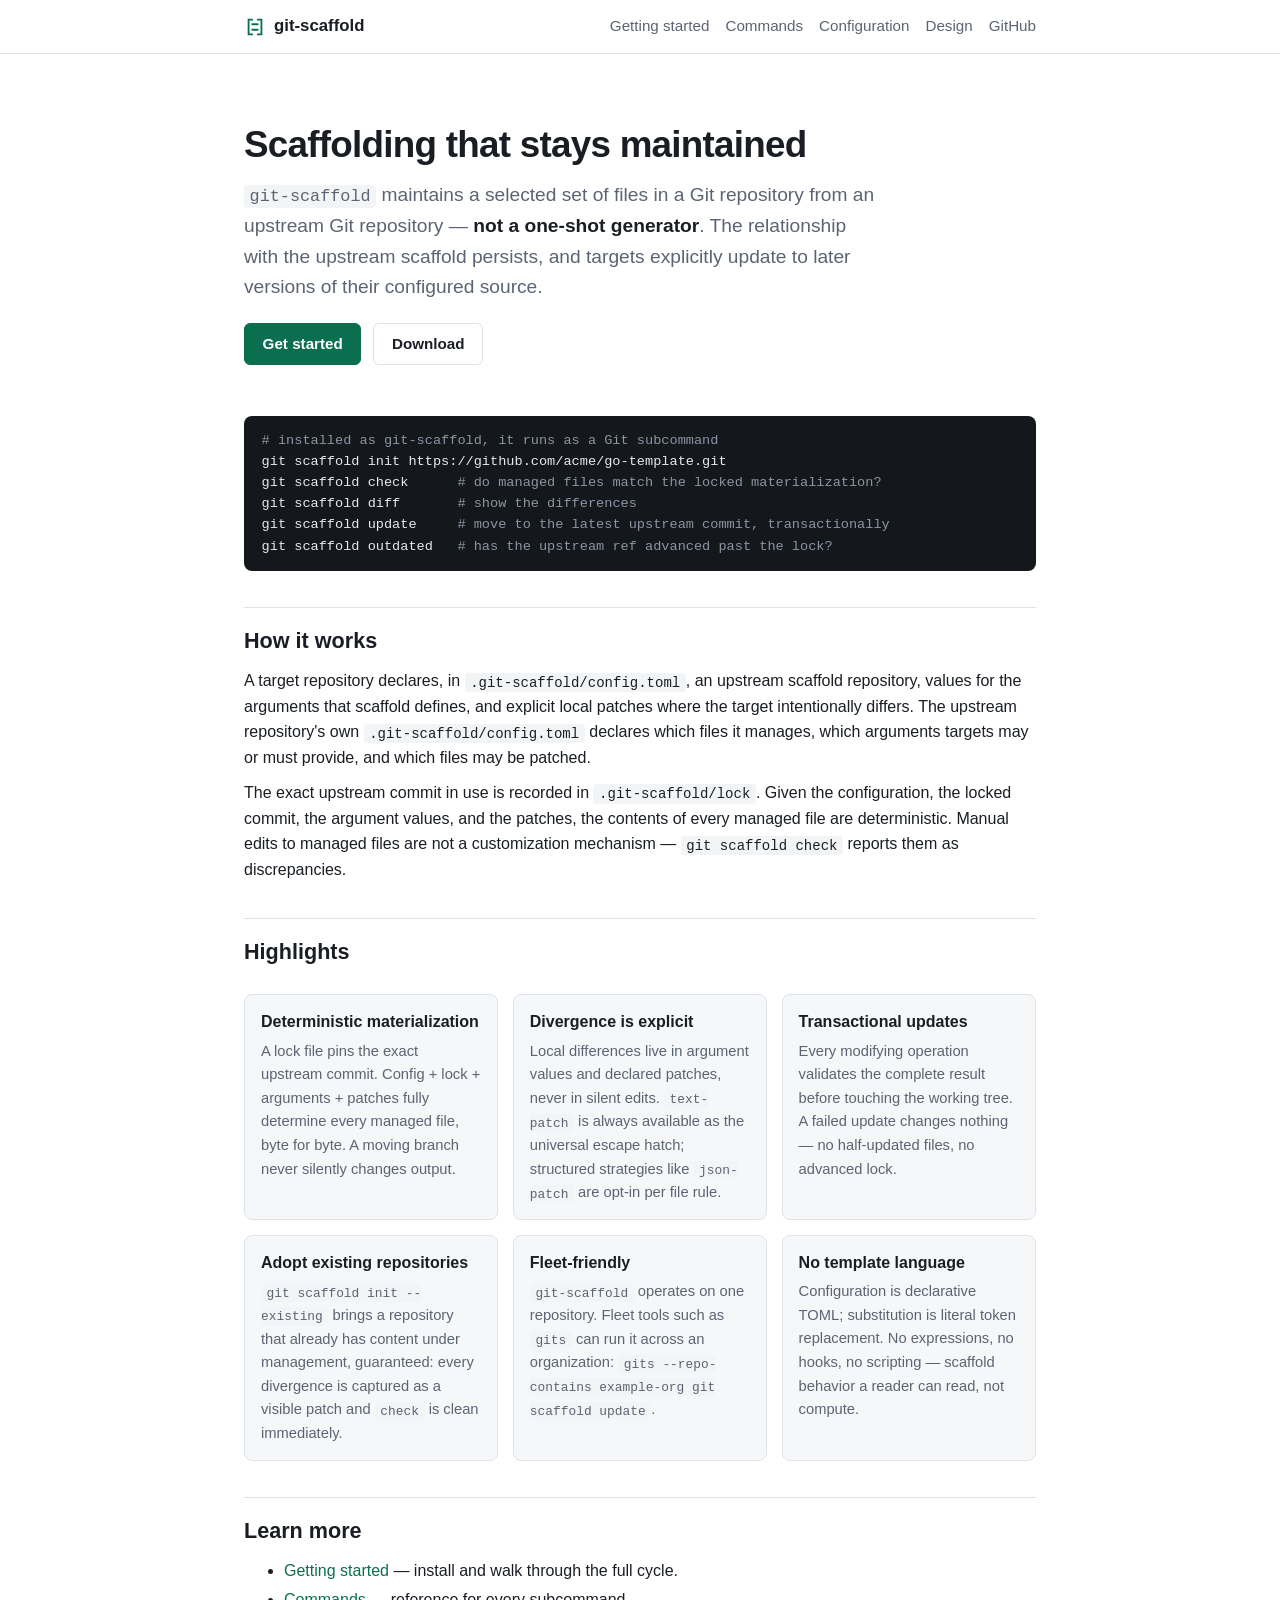
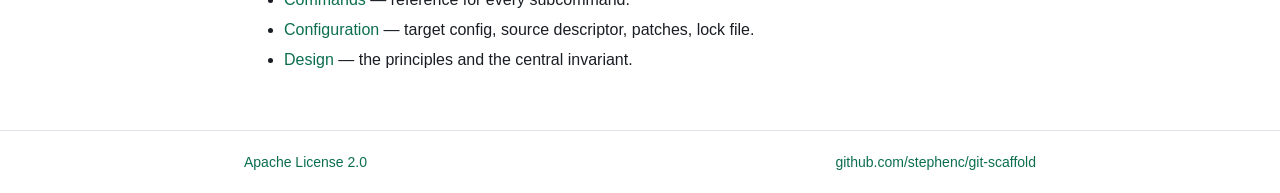
==== docs/index.html @ 42dbfb37 "chore: initial implementation" ====
<!DOCTYPE html>
<html lang="en">
<head>
<meta charset="utf-8">
<meta name="viewport" content="width=device-width, initial-scale=1">
<title>git-scaffold — maintained scaffolding for Git repositories</title>
<meta name="description" content="git-scaffold maintains a selected set of files in a Git repository from an upstream Git repository. Not a one-shot generator.">
<link rel="stylesheet" href="./style.css">
</head>
<body>

<header class="site">
  <div class="site-inner">
    <a class="brand" href="./index.html">
      <svg width="22" height="22" viewBox="0 0 24 24" fill="none" stroke="currentColor" stroke-width="2" stroke-linecap="round" style="color: var(--accent)" aria-hidden="true"><path d="M9 4H5v16h4"/><path d="M15 4h4v16h-4"/><path d="M9 9h6M9 15h6"/></svg>
      git-scaffold
    </a>
    <nav class="site-nav">
      <a href="./getting-started.html">Getting started</a>
      <a href="./commands.html">Commands</a>
      <a href="./configuration.html">Configuration</a>
      <a href="./design.html">Design</a>
      <a href="https://github.com/stephenc/git-scaffold">GitHub</a>
    </nav>
  </div>
</header>

<main>

<section class="hero">
  <h1>Scaffolding that stays maintained</h1>
  <p class="tagline"><code>git-scaffold</code> maintains a selected set of files in a Git
  repository from an upstream Git repository — <strong>not a one-shot
  generator</strong>. The relationship with the upstream scaffold persists, and
  targets explicitly update to later versions of their configured source.</p>
  <div class="cta">
    <a class="btn primary" href="./getting-started.html">Get started</a>
    <a class="btn" href="https://github.com/stephenc/git-scaffold/releases">Download</a>
  </div>
</section>

<pre><code><span class="cm"># installed as git-scaffold, it runs as a Git subcommand</span>
git scaffold init https://github.com/acme/go-template.git
git scaffold check      <span class="cm"># do managed files match the locked materialization?</span>
git scaffold diff       <span class="cm"># show the differences</span>
git scaffold update     <span class="cm"># move to the latest upstream commit, transactionally</span>
git scaffold outdated   <span class="cm"># has the upstream ref advanced past the lock?</span></code></pre>

<h2>How it works</h2>

<p>A target repository declares, in <code>.git-scaffold/config.toml</code>, an
upstream scaffold repository, values for the arguments that scaffold defines,
and explicit local patches where the target intentionally differs. The
upstream repository's own <code>.git-scaffold/config.toml</code> declares which
files it manages, which arguments targets may or must provide, and which files
may be patched.</p>

<p>The exact upstream commit in use is recorded in
<code>.git-scaffold/lock</code>. Given the configuration, the locked commit,
the argument values, and the patches, the contents of every managed file are
deterministic. Manual edits to managed files are not a customization
mechanism — <code>git scaffold check</code> reports them as discrepancies.</p>

<h2>Highlights</h2>

<ul class="features">
  <li>
    <h3>Deterministic materialization</h3>
    <p>A lock file pins the exact upstream commit. Config + lock + arguments +
    patches fully determine every managed file, byte for byte. A moving branch
    never silently changes output.</p>
  </li>
  <li>
    <h3>Divergence is explicit</h3>
    <p>Local differences live in argument values and declared patches, never in
    silent edits. <code>text-patch</code> is always available as the universal
    escape hatch; structured strategies like <code>json-patch</code> are
    opt-in per file rule.</p>
  </li>
  <li>
    <h3>Transactional updates</h3>
    <p>Every modifying operation validates the complete result before touching
    the working tree. A failed update changes nothing — no half-updated files,
    no advanced lock.</p>
  </li>
  <li>
    <h3>Adopt existing repositories</h3>
    <p><code>git scaffold init --existing</code> brings a repository that
    already has content under management, guaranteed: every divergence is
    captured as a visible patch and <code>check</code> is clean immediately.</p>
  </li>
  <li>
    <h3>Fleet-friendly</h3>
    <p><code>git-scaffold</code> operates on one repository. Fleet tools such
    as <code>gits</code> can run it across an organization:
    <code>gits --repo-contains example-org git scaffold update</code>.</p>
  </li>
  <li>
    <h3>No template language</h3>
    <p>Configuration is declarative TOML; substitution is literal token
    replacement. No expressions, no hooks, no scripting — scaffold behavior a
    reader can read, not compute.</p>
  </li>
</ul>

<h2>Learn more</h2>

<ul>
  <li><a href="./getting-started.html">Getting started</a> — install and walk through the full cycle.</li>
  <li><a href="./commands.html">Commands</a> — reference for every subcommand.</li>
  <li><a href="./configuration.html">Configuration</a> — target config, source descriptor, patches, lock file.</li>
  <li><a href="./design.html">Design</a> — the principles and the central invariant.</li>
</ul>

</main>

<footer class="site">
  <div class="site-inner">
    <span><a href="https://github.com/stephenc/git-scaffold/blob/main/LICENSE">Apache License 2.0</a></span>
    <span><a href="https://github.com/stephenc/git-scaffold">github.com/stephenc/git-scaffold</a></span>
  </div>
</footer>

</body>
</html>
---- docs/style.css ----
/* git-scaffold site — hand-written, no build step */

:root {
  --bg: #ffffff;
  --bg-soft: #f6f7f9;
  --fg: #1a1e24;
  --fg-muted: #5b6472;
  --accent: #0b6e4f;
  --accent-soft: #e5f2ec;
  --border: #dfe3e8;
  --code-bg: #f3f4f6;
  --pre-bg: #14181d;
  --pre-fg: #e6e9ed;
  --pre-comment: #8b95a3;
  --link: #0b6e4f;
}

@media (prefers-color-scheme: dark) {
  :root {
    --bg: #12151a;
    --bg-soft: #191d24;
    --fg: #e4e7eb;
    --fg-muted: #99a2af;
    --accent: #4cc296;
    --accent-soft: #16241f;
    --border: #2a303a;
    --code-bg: #21262e;
    --pre-bg: #0c0f13;
    --pre-fg: #dce0e5;
    --pre-comment: #7b8592;
    --link: #4cc296;
  }
}

* { box-sizing: border-box; }

html { -webkit-text-size-adjust: 100%; }

body {
  margin: 0;
  background: var(--bg);
  color: var(--fg);
  font-family: -apple-system, BlinkMacSystemFont, "Segoe UI", Roboto,
    "Helvetica Neue", Arial, sans-serif;
  font-size: 16px;
  line-height: 1.6;
}

a { color: var(--link); text-decoration: none; }
a:hover { text-decoration: underline; }

/* ---------- header ---------- */

header.site {
  border-bottom: 1px solid var(--border);
  background: var(--bg);
}

.site-inner {
  max-width: 52rem;
  margin: 0 auto;
  padding: 0.75rem 1.25rem;
  display: flex;
  align-items: center;
  gap: 1rem;
  flex-wrap: wrap;
}

.brand {
  display: flex;
  align-items: center;
  gap: 0.5rem;
  font-weight: 600;
  color: var(--fg);
  font-size: 1.05rem;
}
.brand:hover { text-decoration: none; }
.brand svg { display: block; }

nav.site-nav {
  display: flex;
  gap: 0.25rem 1rem;
  flex-wrap: wrap;
  margin-left: auto;
  font-size: 0.95rem;
}
nav.site-nav a { color: var(--fg-muted); padding: 0.15rem 0; }
nav.site-nav a:hover { color: var(--fg); text-decoration: none; }
nav.site-nav a[aria-current="page"] {
  color: var(--accent);
  font-weight: 600;
}

/* ---------- layout ---------- */

main {
  max-width: 52rem;
  margin: 0 auto;
  padding: 1.5rem 1.25rem 3rem;
}

h1 { font-size: 1.9rem; line-height: 1.25; margin: 1rem 0 0.5rem; }
h2 {
  font-size: 1.35rem;
  margin: 2.25rem 0 0.5rem;
  padding-top: 1rem;
  border-top: 1px solid var(--border);
}
h3 { font-size: 1.1rem; margin: 1.75rem 0 0.4rem; }
h2 code, h3 code { font-size: 0.95em; }

p, ul, ol { margin: 0.6rem 0; }
li { margin: 0.25rem 0; }

.lead { font-size: 1.1rem; color: var(--fg-muted); }

hr { border: none; border-top: 1px solid var(--border); margin: 2rem 0; }

/* ---------- code ---------- */

code, pre, kbd {
  font-family: ui-monospace, SFMono-Regular, "SF Mono", Menlo, Consolas,
    "Liberation Mono", monospace;
}

code {
  background: var(--code-bg);
  padding: 0.1rem 0.35rem;
  border-radius: 4px;
  font-size: 0.875em;
}

pre {
  background: var(--pre-bg);
  color: var(--pre-fg);
  border-radius: 8px;
  padding: 0.9rem 1.1rem;
  overflow-x: auto;
  font-size: 0.85rem;
  line-height: 1.55;
  margin: 0.9rem 0;
}

pre code {
  background: none;
  padding: 0;
  border-radius: 0;
  font-size: inherit;
  color: inherit;
}

pre .cm { color: var(--pre-comment); }

/* ---------- hero (index) ---------- */

.hero { padding: 2.25rem 0 1rem; }
.hero h1 {
  font-size: 2.3rem;
  margin: 0.5rem 0;
  letter-spacing: -0.02em;
}
.hero .tagline {
  font-size: 1.2rem;
  color: var(--fg-muted);
  max-width: 40rem;
  margin: 0.75rem 0 1.25rem;
}
.hero .tagline strong { color: var(--fg); }

.cta { display: flex; gap: 0.75rem; flex-wrap: wrap; margin: 1.25rem 0; }
.btn {
  display: inline-block;
  padding: 0.5rem 1.1rem;
  border-radius: 6px;
  font-weight: 600;
  font-size: 0.95rem;
  border: 1px solid var(--border);
  color: var(--fg);
}
.btn:hover { text-decoration: none; border-color: var(--fg-muted); }
.btn.primary {
  background: var(--accent);
  border-color: var(--accent);
  color: #fff;
}
@media (prefers-color-scheme: dark) {
  .btn.primary { color: #0c1512; }
}
.btn.primary:hover { filter: brightness(1.08); }

/* ---------- feature grid ---------- */

.features {
  display: grid;
  grid-template-columns: repeat(auto-fit, minmax(15rem, 1fr));
  gap: 0.9rem;
  margin: 1.5rem 0;
  padding: 0;
  list-style: none;
}
.features li {
  margin: 0;
  padding: 0.9rem 1rem;
  border: 1px solid var(--border);
  border-radius: 8px;
  background: var(--bg-soft);
}
.features h3 { margin: 0 0 0.3rem; font-size: 1rem; }
.features p { margin: 0; font-size: 0.92rem; color: var(--fg-muted); }

/* ---------- tables ---------- */

.table-wrap { overflow-x: auto; margin: 0.9rem 0; }
table {
  border-collapse: collapse;
  font-size: 0.92rem;
  min-width: 24rem;
}
th, td {
  text-align: left;
  padding: 0.45rem 0.9rem 0.45rem 0;
  border-bottom: 1px solid var(--border);
  vertical-align: top;
}
th { color: var(--fg-muted); font-weight: 600; }

/* ---------- notes ---------- */

.note {
  border-left: 3px solid var(--accent);
  background: var(--accent-soft);
  padding: 0.6rem 1rem;
  border-radius: 0 6px 6px 0;
  margin: 0.9rem 0;
  font-size: 0.95rem;
}

blockquote {
  margin: 1rem 0;
  padding: 0.6rem 1.1rem;
  border-left: 3px solid var(--accent);
  background: var(--bg-soft);
  border-radius: 0 6px 6px 0;
  color: var(--fg);
  font-style: italic;
}
blockquote p { margin: 0.2rem 0; }

/* ---------- footer ---------- */

footer.site {
  border-top: 1px solid var(--border);
  color: var(--fg-muted);
  font-size: 0.875rem;
}
footer.site .site-inner {
  padding: 1.25rem;
  justify-content: space-between;
}

@media (max-width: 480px) {
  .hero h1 { font-size: 1.8rem; }
  h1 { font-size: 1.55rem; }
}
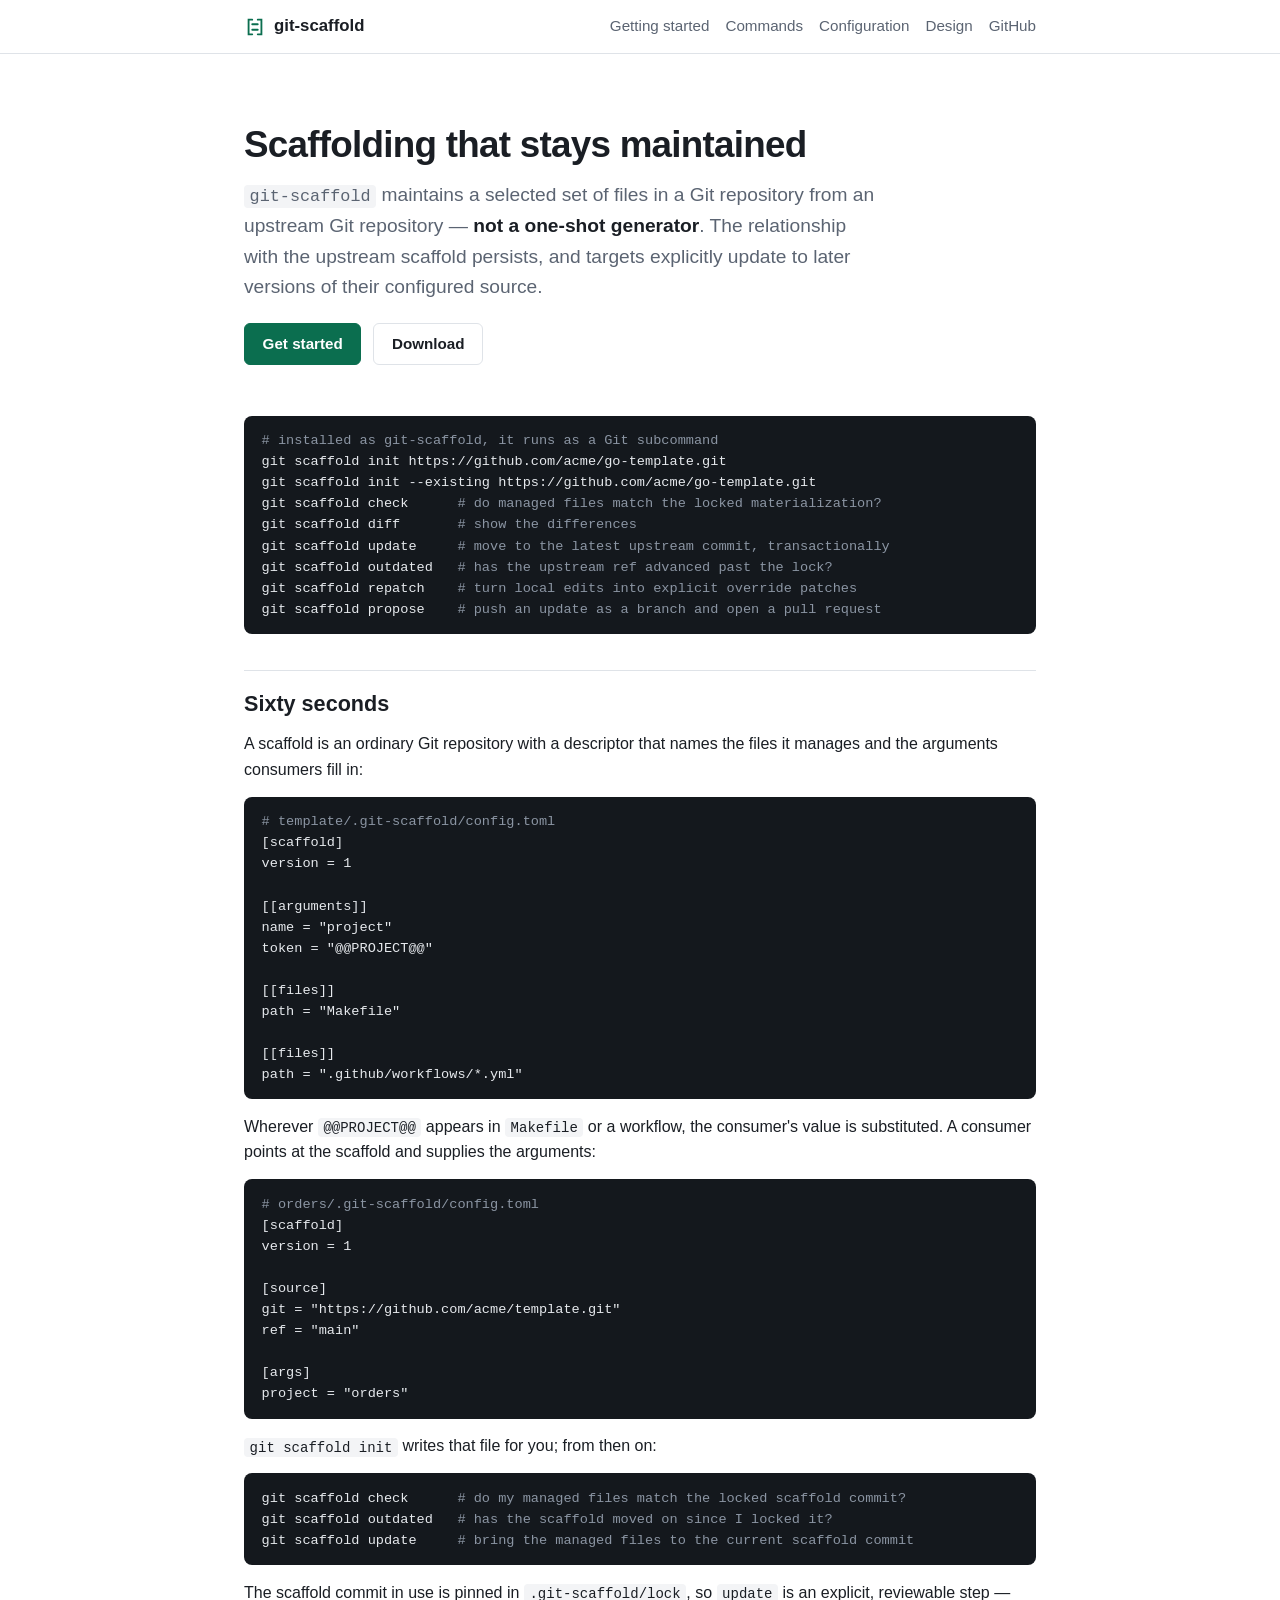
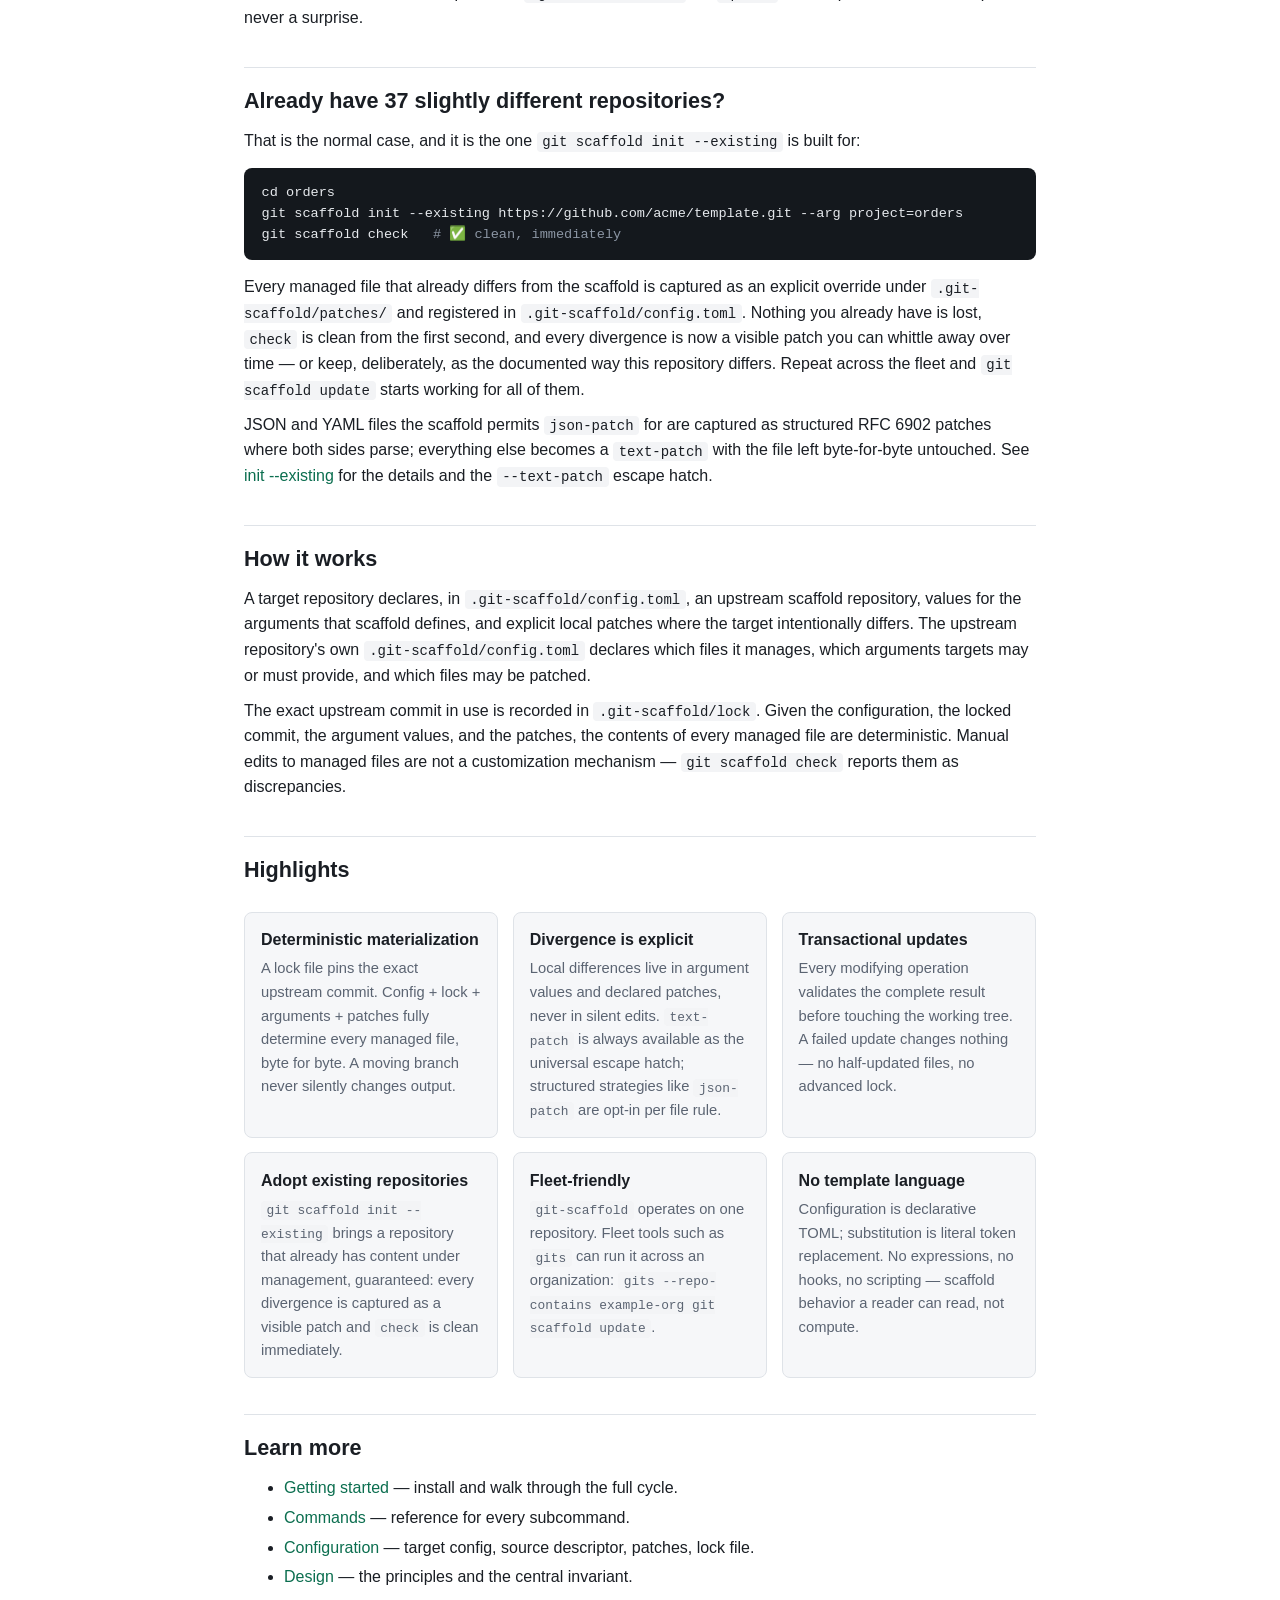
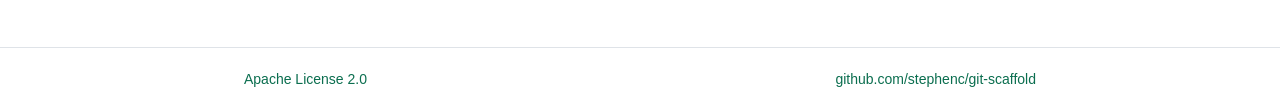
==== commit 0b801e67: "docs: add sixty-second example and lead with init --existing" ====
--- a/docs/index.html
+++ b/docs/index.html
@@ -41,10 +41,79 @@
 
 <pre><code><span class="cm"># installed as git-scaffold, it runs as a Git subcommand</span>
 git scaffold init https://github.com/acme/go-template.git
+git scaffold init --existing https://github.com/acme/go-template.git
 git scaffold check      <span class="cm"># do managed files match the locked materialization?</span>
 git scaffold diff       <span class="cm"># show the differences</span>
 git scaffold update     <span class="cm"># move to the latest upstream commit, transactionally</span>
-git scaffold outdated   <span class="cm"># has the upstream ref advanced past the lock?</span></code></pre>
+git scaffold outdated   <span class="cm"># has the upstream ref advanced past the lock?</span>
+git scaffold repatch    <span class="cm"># turn local edits into explicit override patches</span>
+git scaffold propose    <span class="cm"># push an update as a branch and open a pull request</span></code></pre>
+
+<h2 id="sixty-seconds">Sixty seconds</h2>
+
+<p>A scaffold is an ordinary Git repository with a descriptor that names the
+files it manages and the arguments consumers fill in:</p>
+
+<pre><code><span class="cm"># template/.git-scaffold/config.toml</span>
+[scaffold]
+version = 1
+
+[[arguments]]
+name = "project"
+token = "@@PROJECT@@"
+
+[[files]]
+path = "Makefile"
+
+[[files]]
+path = ".github/workflows/*.yml"</code></pre>
+
+<p>Wherever <code>@@PROJECT@@</code> appears in <code>Makefile</code> or a
+workflow, the consumer's value is substituted. A consumer points at the
+scaffold and supplies the arguments:</p>
+
+<pre><code><span class="cm"># orders/.git-scaffold/config.toml</span>
+[scaffold]
+version = 1
+
+[source]
+git = "https://github.com/acme/template.git"
+ref = "main"
+
+[args]
+project = "orders"</code></pre>
+
+<p><code>git scaffold init</code> writes that file for you; from then on:</p>
+
+<pre><code>git scaffold check      <span class="cm"># do my managed files match the locked scaffold commit?</span>
+git scaffold outdated   <span class="cm"># has the scaffold moved on since I locked it?</span>
+git scaffold update     <span class="cm"># bring the managed files to the current scaffold commit</span></code></pre>
+
+<p>The scaffold commit in use is pinned in <code>.git-scaffold/lock</code>, so
+<code>update</code> is an explicit, reviewable step — never a surprise.</p>
+
+<h2 id="existing">Already have 37 slightly different repositories?</h2>
+
+<p>That is the normal case, and it is the one
+<code>git scaffold init --existing</code> is built for:</p>
+
+<pre><code>cd orders
+git scaffold init --existing https://github.com/acme/template.git --arg project=orders
+git scaffold check   <span class="cm"># ✅️ clean, immediately</span></code></pre>
+
+<p>Every managed file that already differs from the scaffold is captured as an
+explicit override under <code>.git-scaffold/patches/</code> and registered in
+<code>.git-scaffold/config.toml</code>. Nothing you already have is lost,
+<code>check</code> is clean from the first second, and every divergence is now
+a visible patch you can whittle away over time — or keep, deliberately, as the
+documented way this repository differs. Repeat across the fleet and
+<code>git scaffold update</code> starts working for all of them.</p>
+
+<p>JSON and YAML files the scaffold permits <code>json-patch</code> for are
+captured as structured RFC 6902 patches where both sides parse; everything
+else becomes a <code>text-patch</code> with the file left byte-for-byte
+untouched. See <a href="./commands.html#init">init --existing</a> for the
+details and the <code>--text-patch</code> escape hatch.</p>
 
 <h2>How it works</h2>
 
